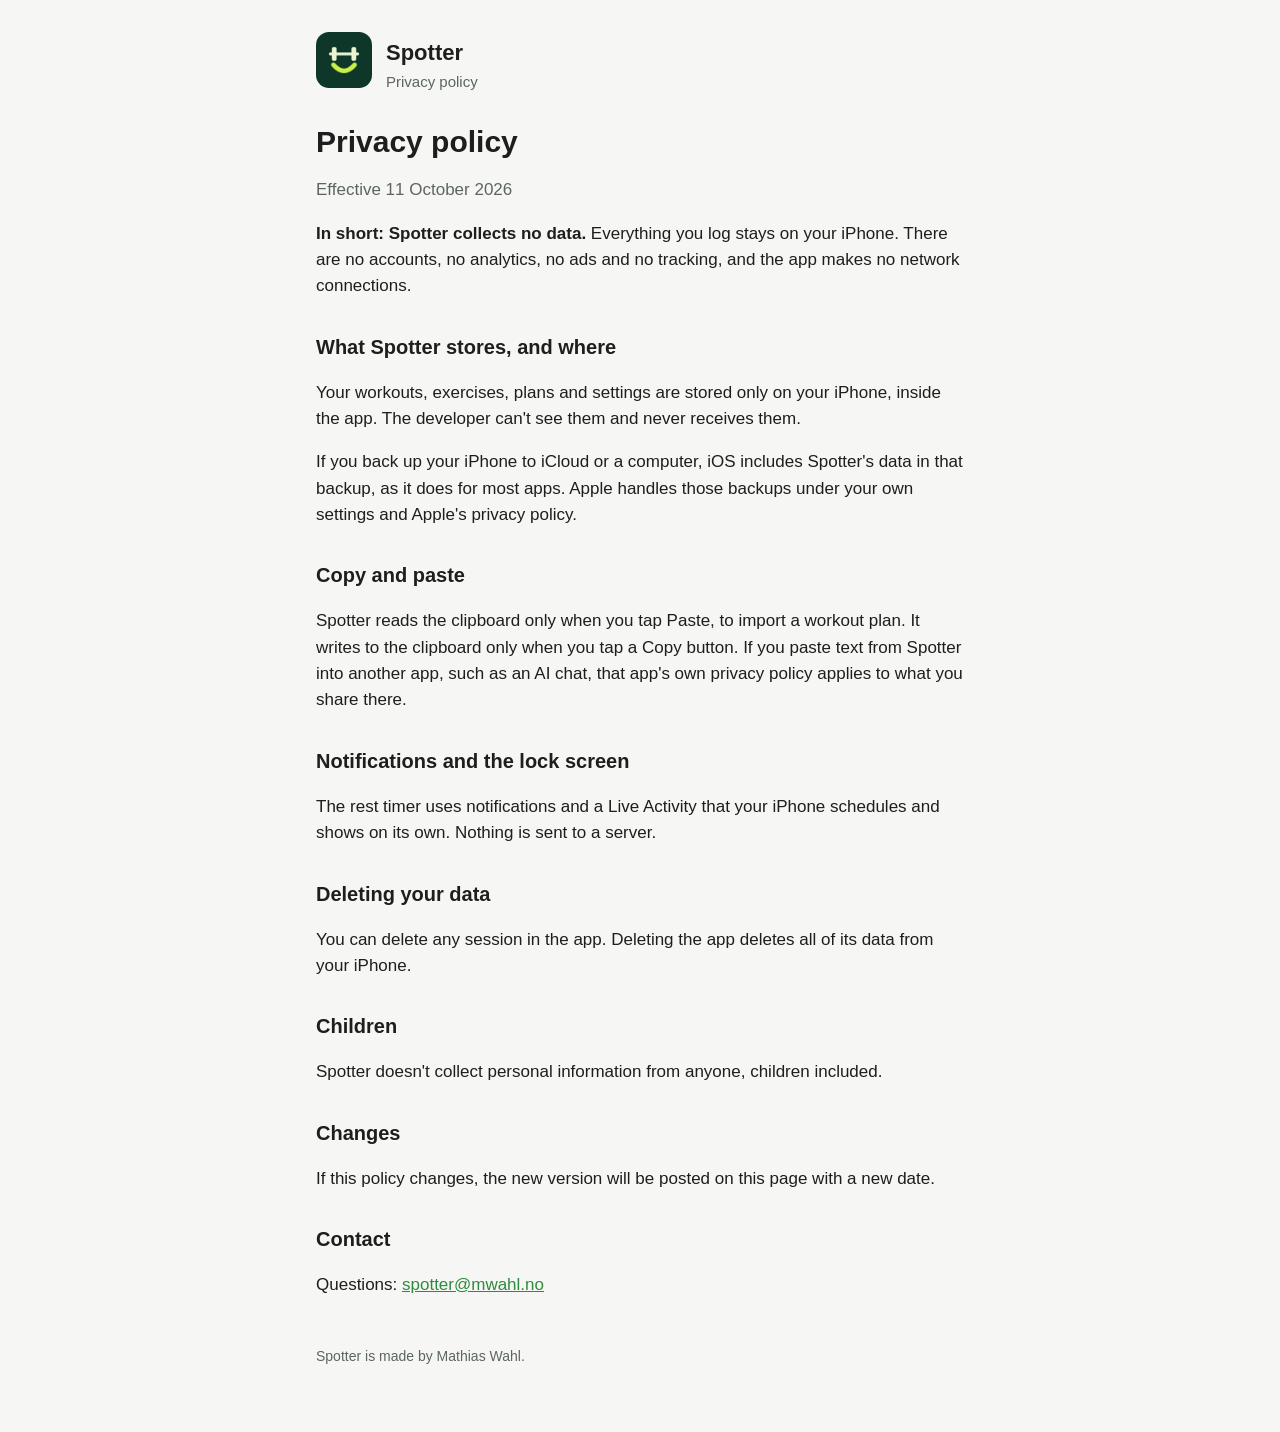
==== privacy.html @ e8a14bfc "Spotter site: home, privacy policy, support Co-Authored-By: Claude Opus 5.5 <noreply@anthropic.com>" ====
<!doctype html>
<html lang="en">
<head>
  <meta charset="utf-8">
  <meta name="viewport" content="width=device-width, initial-scale=1">
  <title>Spotter Privacy Policy</title>
  <link rel="icon" href="icon.png">
  <link rel="stylesheet" href="style.css">
</head>
<body>
<main>
  <header>
    <a href="./"><img src="icon.png" alt=""></a>
    <div><a class="name" href="./">Spotter</a><div class="tag">Privacy policy</div></div>
  </header>

  <h1>Privacy policy</h1>
  <p class="muted">Effective 11 October 2026</p>

  <p><strong>In short: Spotter collects no data.</strong> Everything you log stays on your iPhone. There are no accounts, no analytics, no ads and no tracking, and the app makes no network connections.</p>

  <h2>What Spotter stores, and where</h2>
  <p>Your workouts, exercises, plans and settings are stored only on your iPhone, inside the app. The developer can't see them and never receives them.</p>
  <p>If you back up your iPhone to iCloud or a computer, iOS includes Spotter's data in that backup, as it does for most apps. Apple handles those backups under your own settings and Apple's privacy policy.</p>

  <h2>Copy and paste</h2>
  <p>Spotter reads the clipboard only when you tap Paste, to import a workout plan. It writes to the clipboard only when you tap a Copy button. If you paste text from Spotter into another app, such as an AI chat, that app's own privacy policy applies to what you share there.</p>

  <h2>Notifications and the lock screen</h2>
  <p>The rest timer uses notifications and a Live Activity that your iPhone schedules and shows on its own. Nothing is sent to a server.</p>

  <h2>Deleting your data</h2>
  <p>You can delete any session in the app. Deleting the app deletes all of its data from your iPhone.</p>

  <h2>Children</h2>
  <p>Spotter doesn't collect personal information from anyone, children included.</p>

  <h2>Changes</h2>
  <p>If this policy changes, the new version will be posted on this page with a new date.</p>

  <h2>Contact</h2>
  <p>Questions: <a href="mailto:spotter@mwahl.no">spotter@mwahl.no</a></p>

  <footer>Spotter is made by Mathias Wahl.</footer>
</main>
</body>
</html>
---- style.css ----
:root {
  --bg: #f6f7f5;
  --card: #ffffff;
  --text: #1c1f1d;
  --muted: #5d655f;
  --accent: #2f8a3e;
  --line: #e2e6e1;
}
@media (prefers-color-scheme: dark) {
  :root {
    --bg: #111312;
    --card: #1b1e1c;
    --text: #eef1ee;
    --muted: #a3aba5;
    --accent: #6cc77a;
    --line: #2b302c;
  }
}
* { box-sizing: border-box; }
body {
  margin: 0;
  background: var(--bg);
  color: var(--text);
  font: 17px/1.55 -apple-system, BlinkMacSystemFont, "SF Pro Text", "Segoe UI", Roboto, sans-serif;
  -webkit-text-size-adjust: 100%;
}
main { max-width: 680px; margin: 0 auto; padding: 32px 16px 64px; }
header { display: flex; align-items: center; gap: 14px; margin-bottom: 28px; }
header img { width: 56px; height: 56px; border-radius: 13px; }
header a { color: inherit; text-decoration: none; }
header .name { font-size: 22px; font-weight: 700; }
header .tag { color: var(--muted); font-size: 15px; }
h1 { font-size: 30px; line-height: 1.2; margin: 0 0 6px; }
h2 { font-size: 20px; margin: 32px 0 8px; }
p, li { color: var(--text); }
.muted { color: var(--muted); }
a { color: var(--accent); }
.card {
  background: var(--card);
  border: 1px solid var(--line);
  border-radius: 16px;
  padding: 4px 20px;
  margin: 16px 0;
}
.links { display: flex; flex-wrap: wrap; gap: 10px; margin-top: 20px; }
.links a {
  display: inline-block;
  padding: 10px 16px;
  border-radius: 999px;
  background: var(--card);
  border: 1px solid var(--line);
  text-decoration: none;
  font-weight: 600;
}
footer { margin-top: 48px; color: var(--muted); font-size: 14px; }
.hero { font-size: clamp(30px, 7vw, 44px); letter-spacing: -0.02em; margin-bottom: 14px; }
.lead { font-size: 19px; color: var(--muted); margin: 0 0 8px; }
.grid { display: grid; grid-template-columns: repeat(auto-fit, minmax(260px, 1fr)); gap: 14px; margin-top: 24px; }
.grid .card { margin: 0; padding: 18px 20px; }
.grid h2 { margin: 6px 0 6px; font-size: 18px; }
.grid p { margin: 0; color: var(--muted); }
.emoji { font-size: 28px; }
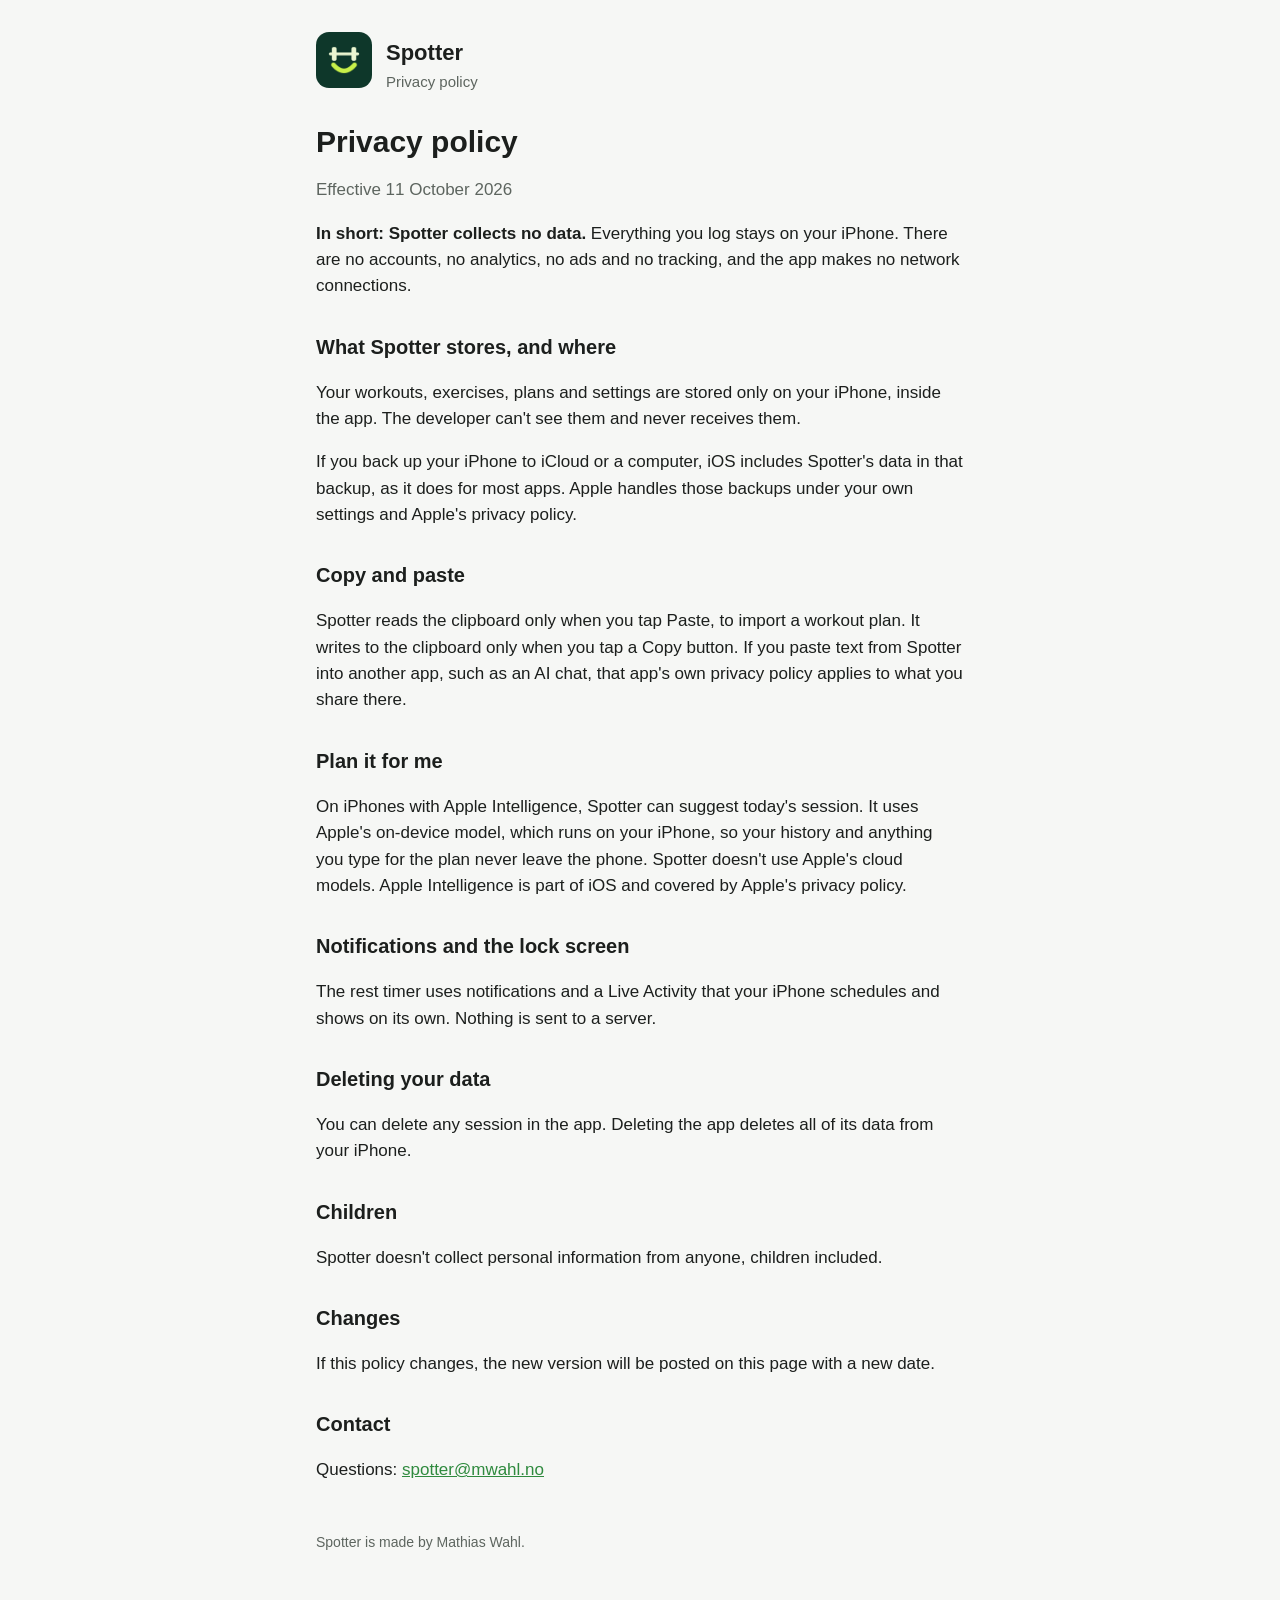
==== commit 3aa11b54: "Privacy: Plan it for me runs on Apple's on-device model Co-Authored-By: Claude Opus 5.5 <noreply@ant" ====
--- a/privacy.html
+++ b/privacy.html
@@ -26,6 +26,9 @@
   <h2>Copy and paste</h2>
   <p>Spotter reads the clipboard only when you tap Paste, to import a workout plan. It writes to the clipboard only when you tap a Copy button. If you paste text from Spotter into another app, such as an AI chat, that app's own privacy policy applies to what you share there.</p>
 
+  <h2>Plan it for me</h2>
+  <p>On iPhones with Apple Intelligence, Spotter can suggest today's session. It uses Apple's on-device model, which runs on your iPhone, so your history and anything you type for the plan never leave the phone. Spotter doesn't use Apple's cloud models. Apple Intelligence is part of iOS and covered by Apple's privacy policy.</p>
+
   <h2>Notifications and the lock screen</h2>
   <p>The rest timer uses notifications and a Live Activity that your iPhone schedules and shows on its own. Nothing is sent to a server.</p>
 
--- a/style.css
+++ b/style.css
@@ -60,3 +60,5 @@
 .grid h2 { margin: 6px 0 6px; font-size: 18px; }
 .grid p { margin: 0; color: var(--muted); }
 .emoji { font-size: 28px; }
+
+.beta { display: inline-block; vertical-align: middle; margin-left: 6px; padding: 2px 8px; border-radius: 999px; font-size: 11px; font-weight: 700; letter-spacing: 0.04em; text-transform: uppercase; color: var(--muted); border: 1px solid currentColor; }
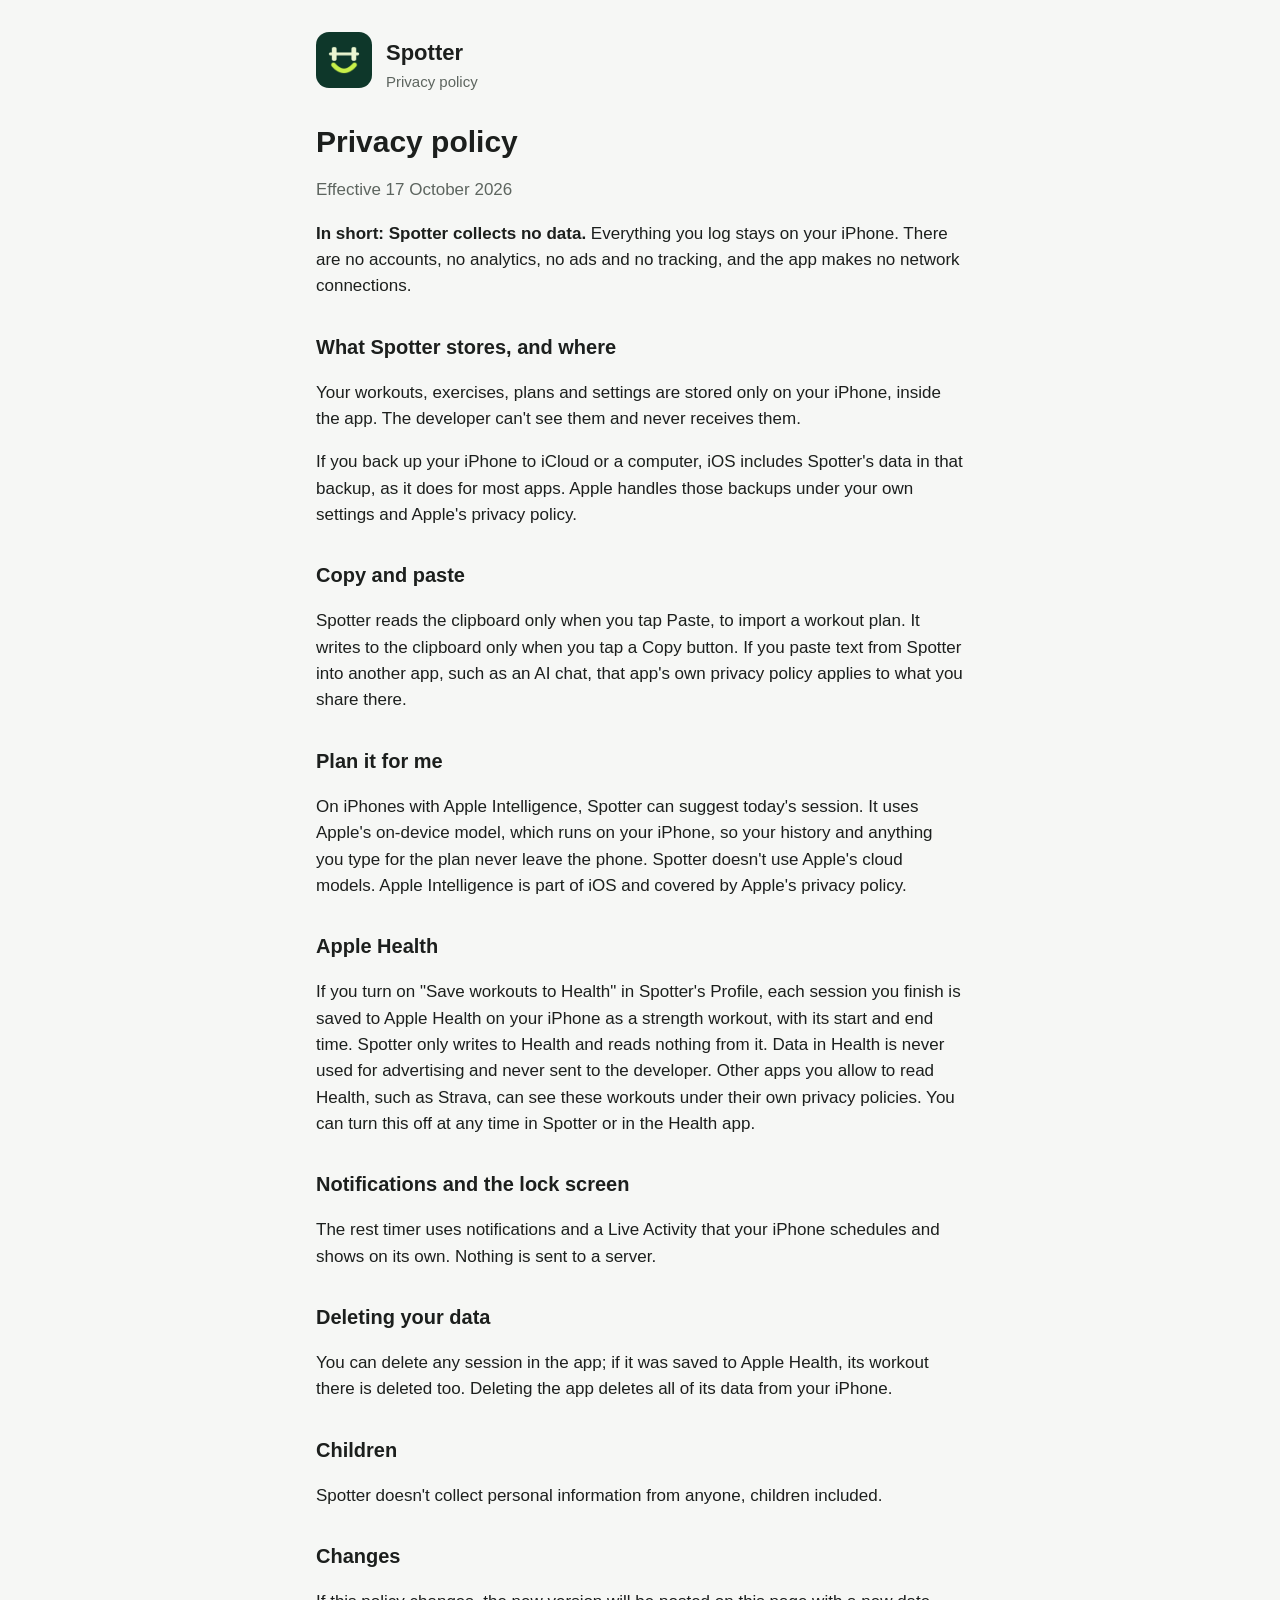
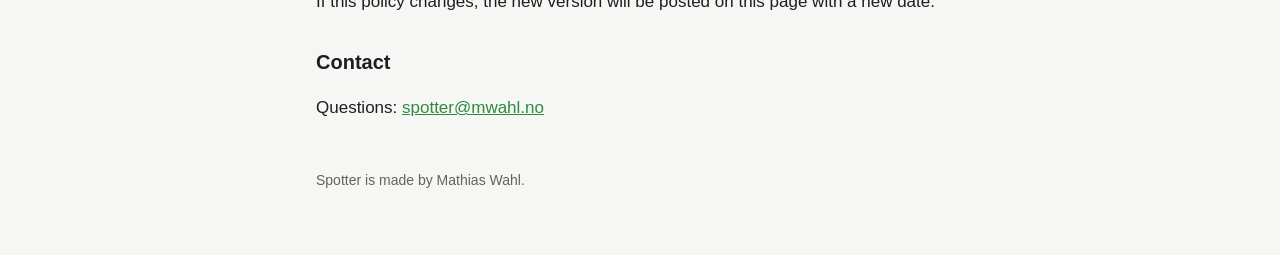
==== commit a1832dc8: "Privacy: Apple Health section Co-Authored-By: Claude Opus 5.5 <noreply@anthropic.com>" ====
--- a/privacy.html
+++ b/privacy.html
@@ -15,7 +15,7 @@
   </header>
 
   <h1>Privacy policy</h1>
-  <p class="muted">Effective 11 October 2026</p>
+  <p class="muted">Effective 17 October 2026</p>
 
   <p><strong>In short: Spotter collects no data.</strong> Everything you log stays on your iPhone. There are no accounts, no analytics, no ads and no tracking, and the app makes no network connections.</p>
 
@@ -29,11 +29,14 @@
   <h2>Plan it for me</h2>
   <p>On iPhones with Apple Intelligence, Spotter can suggest today's session. It uses Apple's on-device model, which runs on your iPhone, so your history and anything you type for the plan never leave the phone. Spotter doesn't use Apple's cloud models. Apple Intelligence is part of iOS and covered by Apple's privacy policy.</p>
 
+  <h2>Apple Health</h2>
+  <p>If you turn on "Save workouts to Health" in Spotter's Profile, each session you finish is saved to Apple Health on your iPhone as a strength workout, with its start and end time. Spotter only writes to Health and reads nothing from it. Data in Health is never used for advertising and never sent to the developer. Other apps you allow to read Health, such as Strava, can see these workouts under their own privacy policies. You can turn this off at any time in Spotter or in the Health app.</p>
+
   <h2>Notifications and the lock screen</h2>
   <p>The rest timer uses notifications and a Live Activity that your iPhone schedules and shows on its own. Nothing is sent to a server.</p>
 
   <h2>Deleting your data</h2>
-  <p>You can delete any session in the app. Deleting the app deletes all of its data from your iPhone.</p>
+  <p>You can delete any session in the app; if it was saved to Apple Health, its workout there is deleted too. Deleting the app deletes all of its data from your iPhone.</p>
 
   <h2>Children</h2>
   <p>Spotter doesn't collect personal information from anyone, children included.</p>
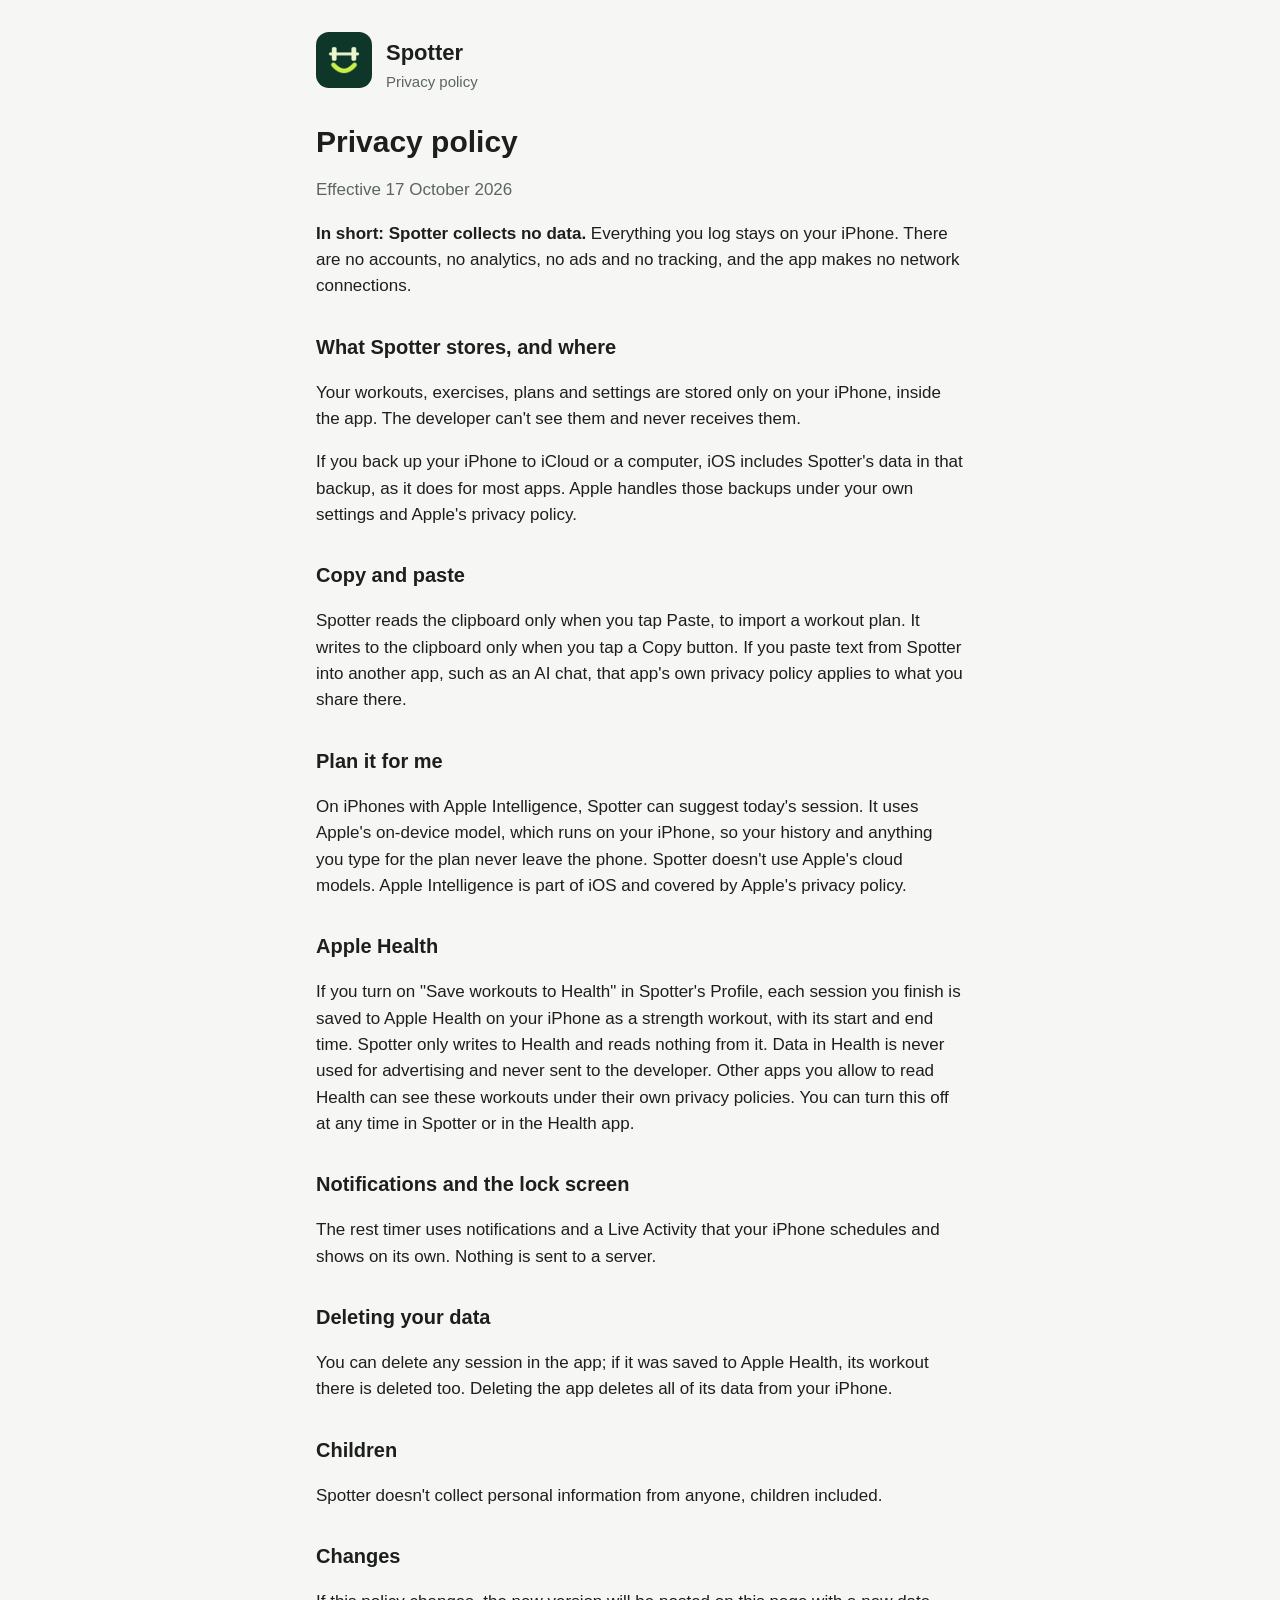
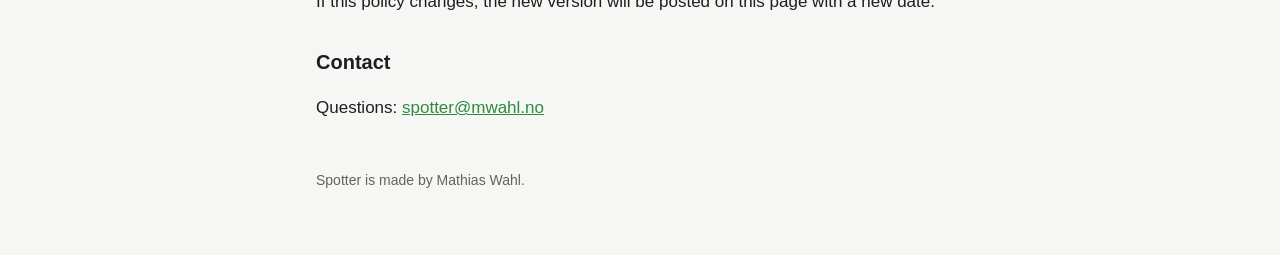
==== commit 18514259: "Privacy: drop Strava from the Apple Health section Co-Authored-By: Claude Opus 5.5 <noreply@anthropi" ====
--- a/privacy.html
+++ b/privacy.html
@@ -30,7 +30,7 @@
   <p>On iPhones with Apple Intelligence, Spotter can suggest today's session. It uses Apple's on-device model, which runs on your iPhone, so your history and anything you type for the plan never leave the phone. Spotter doesn't use Apple's cloud models. Apple Intelligence is part of iOS and covered by Apple's privacy policy.</p>
 
   <h2>Apple Health</h2>
-  <p>If you turn on "Save workouts to Health" in Spotter's Profile, each session you finish is saved to Apple Health on your iPhone as a strength workout, with its start and end time. Spotter only writes to Health and reads nothing from it. Data in Health is never used for advertising and never sent to the developer. Other apps you allow to read Health, such as Strava, can see these workouts under their own privacy policies. You can turn this off at any time in Spotter or in the Health app.</p>
+  <p>If you turn on "Save workouts to Health" in Spotter's Profile, each session you finish is saved to Apple Health on your iPhone as a strength workout, with its start and end time. Spotter only writes to Health and reads nothing from it. Data in Health is never used for advertising and never sent to the developer. Other apps you allow to read Health can see these workouts under their own privacy policies. You can turn this off at any time in Spotter or in the Health app.</p>
 
   <h2>Notifications and the lock screen</h2>
   <p>The rest timer uses notifications and a Live Activity that your iPhone schedules and shows on its own. Nothing is sent to a server.</p>
